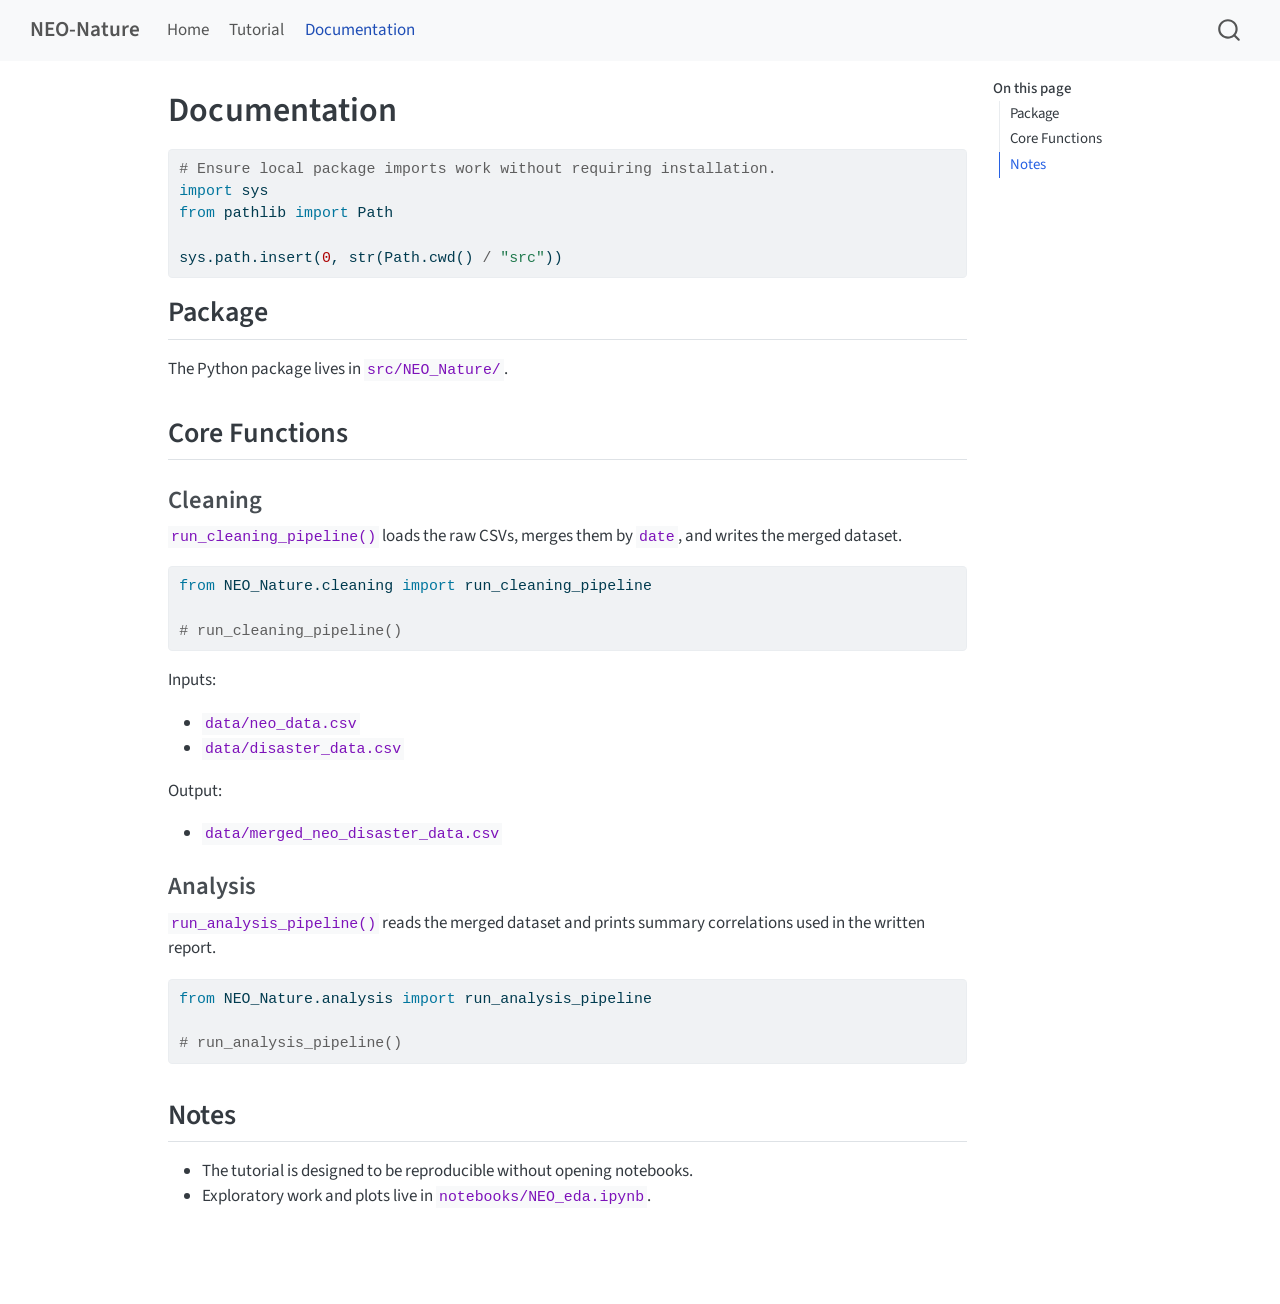
==== docs/Documentation.html @ c075fac1 "Fixing_a_ton" ====
<!DOCTYPE html>
<html xmlns="http://www.w3.org/1999/xhtml" lang="en" xml:lang="en"><head>

<meta charset="utf-8">
<meta name="generator" content="quarto-1.5.57">

<meta name="viewport" content="width=device-width, initial-scale=1.0, user-scalable=yes">


<title>Documentation – NEO-Nature</title>
<style>
code{white-space: pre-wrap;}
span.smallcaps{font-variant: small-caps;}
div.columns{display: flex; gap: min(4vw, 1.5em);}
div.column{flex: auto; overflow-x: auto;}
div.hanging-indent{margin-left: 1.5em; text-indent: -1.5em;}
ul.task-list{list-style: none;}
ul.task-list li input[type="checkbox"] {
  width: 0.8em;
  margin: 0 0.8em 0.2em -1em; /* quarto-specific, see https://github.com/quarto-dev/quarto-cli/issues/4556 */ 
  vertical-align: middle;
}
/* CSS for syntax highlighting */
pre > code.sourceCode { white-space: pre; position: relative; }
pre > code.sourceCode > span { line-height: 1.25; }
pre > code.sourceCode > span:empty { height: 1.2em; }
.sourceCode { overflow: visible; }
code.sourceCode > span { color: inherit; text-decoration: inherit; }
div.sourceCode { margin: 1em 0; }
pre.sourceCode { margin: 0; }
@media screen {
div.sourceCode { overflow: auto; }
}
@media print {
pre > code.sourceCode { white-space: pre-wrap; }
pre > code.sourceCode > span { display: inline-block; text-indent: -5em; padding-left: 5em; }
}
pre.numberSource code
  { counter-reset: source-line 0; }
pre.numberSource code > span
  { position: relative; left: -4em; counter-increment: source-line; }
pre.numberSource code > span > a:first-child::before
  { content: counter(source-line);
    position: relative; left: -1em; text-align: right; vertical-align: baseline;
    border: none; display: inline-block;
    -webkit-touch-callout: none; -webkit-user-select: none;
    -khtml-user-select: none; -moz-user-select: none;
    -ms-user-select: none; user-select: none;
    padding: 0 4px; width: 4em;
  }
pre.numberSource { margin-left: 3em;  padding-left: 4px; }
div.sourceCode
  {   }
@media screen {
pre > code.sourceCode > span > a:first-child::before { text-decoration: underline; }
}
</style>


<script src="site_libs/quarto-nav/quarto-nav.js"></script>
<script src="site_libs/quarto-nav/headroom.min.js"></script>
<script src="site_libs/clipboard/clipboard.min.js"></script>
<script src="site_libs/quarto-search/autocomplete.umd.js"></script>
<script src="site_libs/quarto-search/fuse.min.js"></script>
<script src="site_libs/quarto-search/quarto-search.js"></script>
<meta name="quarto:offset" content="./">
<script src="site_libs/quarto-html/quarto.js"></script>
<script src="site_libs/quarto-html/popper.min.js"></script>
<script src="site_libs/quarto-html/tippy.umd.min.js"></script>
<script src="site_libs/quarto-html/anchor.min.js"></script>
<link href="site_libs/quarto-html/tippy.css" rel="stylesheet">
<link href="site_libs/quarto-html/quarto-syntax-highlighting.css" rel="stylesheet" id="quarto-text-highlighting-styles">
<script src="site_libs/bootstrap/bootstrap.min.js"></script>
<link href="site_libs/bootstrap/bootstrap-icons.css" rel="stylesheet">
<link href="site_libs/bootstrap/bootstrap.min.css" rel="stylesheet" id="quarto-bootstrap" data-mode="light">
<script id="quarto-search-options" type="application/json">{
  "location": "navbar",
  "copy-button": false,
  "collapse-after": 3,
  "panel-placement": "end",
  "type": "overlay",
  "limit": 50,
  "keyboard-shortcut": [
    "f",
    "/",
    "s"
  ],
  "show-item-context": false,
  "language": {
    "search-no-results-text": "No results",
    "search-matching-documents-text": "matching documents",
    "search-copy-link-title": "Copy link to search",
    "search-hide-matches-text": "Hide additional matches",
    "search-more-match-text": "more match in this document",
    "search-more-matches-text": "more matches in this document",
    "search-clear-button-title": "Clear",
    "search-text-placeholder": "",
    "search-detached-cancel-button-title": "Cancel",
    "search-submit-button-title": "Submit",
    "search-label": "Search"
  }
}</script>


<link rel="stylesheet" href="styles.css">
</head>

<body class="nav-fixed">

<div id="quarto-search-results"></div>
  <header id="quarto-header" class="headroom fixed-top">
    <nav class="navbar navbar-expand-lg " data-bs-theme="dark">
      <div class="navbar-container container-fluid">
      <div class="navbar-brand-container mx-auto">
    <a class="navbar-brand" href="./index.html">
    <span class="navbar-title">NEO-Nature</span>
    </a>
  </div>
            <div id="quarto-search" class="" title="Search"></div>
          <button class="navbar-toggler" type="button" data-bs-toggle="collapse" data-bs-target="#navbarCollapse" aria-controls="navbarCollapse" role="menu" aria-expanded="false" aria-label="Toggle navigation" onclick="if (window.quartoToggleHeadroom) { window.quartoToggleHeadroom(); }">
  <span class="navbar-toggler-icon"></span>
</button>
          <div class="collapse navbar-collapse" id="navbarCollapse">
            <ul class="navbar-nav navbar-nav-scroll me-auto">
  <li class="nav-item">
    <a class="nav-link" href="./index.html"> 
<span class="menu-text">Home</span></a>
  </li>  
  <li class="nav-item">
    <a class="nav-link" href="./Tutorial.html"> 
<span class="menu-text">Tutorial</span></a>
  </li>  
  <li class="nav-item">
    <a class="nav-link active" href="./Documentation.html" aria-current="page"> 
<span class="menu-text">Documentation</span></a>
  </li>  
</ul>
          </div> <!-- /navcollapse -->
            <div class="quarto-navbar-tools">
</div>
      </div> <!-- /container-fluid -->
    </nav>
</header>
<!-- content -->
<div id="quarto-content" class="quarto-container page-columns page-rows-contents page-layout-article page-navbar">
<!-- sidebar -->
<!-- margin-sidebar -->
    <div id="quarto-margin-sidebar" class="sidebar margin-sidebar">
        <nav id="TOC" role="doc-toc" class="toc-active">
    <h2 id="toc-title">On this page</h2>
   
  <ul>
  <li><a href="#package" id="toc-package" class="nav-link active" data-scroll-target="#package">Package</a></li>
  <li><a href="#core-functions" id="toc-core-functions" class="nav-link" data-scroll-target="#core-functions">Core Functions</a>
  <ul class="collapse">
  <li><a href="#cleaning" id="toc-cleaning" class="nav-link" data-scroll-target="#cleaning">Cleaning</a></li>
  <li><a href="#analysis" id="toc-analysis" class="nav-link" data-scroll-target="#analysis">Analysis</a></li>
  </ul></li>
  <li><a href="#notes" id="toc-notes" class="nav-link" data-scroll-target="#notes">Notes</a></li>
  </ul>
</nav>
    </div>
<!-- main -->
<main class="content" id="quarto-document-content">

<header id="title-block-header" class="quarto-title-block default">
<div class="quarto-title">
<h1 class="title">Documentation</h1>
</div>



<div class="quarto-title-meta">

    
  
    
  </div>
  


</header>


<div id="ed65d457" class="cell" data-execution_count="1">
<div class="sourceCode cell-code" id="cb1"><pre class="sourceCode python code-with-copy"><code class="sourceCode python"><span id="cb1-1"><a href="#cb1-1" aria-hidden="true" tabindex="-1"></a><span class="co"># Ensure local package imports work without requiring installation.</span></span>
<span id="cb1-2"><a href="#cb1-2" aria-hidden="true" tabindex="-1"></a><span class="im">import</span> sys</span>
<span id="cb1-3"><a href="#cb1-3" aria-hidden="true" tabindex="-1"></a><span class="im">from</span> pathlib <span class="im">import</span> Path</span>
<span id="cb1-4"><a href="#cb1-4" aria-hidden="true" tabindex="-1"></a></span>
<span id="cb1-5"><a href="#cb1-5" aria-hidden="true" tabindex="-1"></a>sys.path.insert(<span class="dv">0</span>, <span class="bu">str</span>(Path.cwd() <span class="op">/</span> <span class="st">"src"</span>))</span></code><button title="Copy to Clipboard" class="code-copy-button"><i class="bi"></i></button></pre></div>
</div>
<section id="package" class="level2">
<h2 class="anchored" data-anchor-id="package">Package</h2>
<p>The Python package lives in <code>src/NEO_Nature/</code>.</p>
</section>
<section id="core-functions" class="level2">
<h2 class="anchored" data-anchor-id="core-functions">Core Functions</h2>
<section id="cleaning" class="level3">
<h3 class="anchored" data-anchor-id="cleaning">Cleaning</h3>
<p><code>run_cleaning_pipeline()</code> loads the raw CSVs, merges them by <code>date</code>, and writes the merged dataset.</p>
<div id="47de596a" class="cell" data-execution_count="2">
<div class="sourceCode cell-code" id="cb2"><pre class="sourceCode python code-with-copy"><code class="sourceCode python"><span id="cb2-1"><a href="#cb2-1" aria-hidden="true" tabindex="-1"></a><span class="im">from</span> NEO_Nature.cleaning <span class="im">import</span> run_cleaning_pipeline</span>
<span id="cb2-2"><a href="#cb2-2" aria-hidden="true" tabindex="-1"></a></span>
<span id="cb2-3"><a href="#cb2-3" aria-hidden="true" tabindex="-1"></a><span class="co"># run_cleaning_pipeline()</span></span></code><button title="Copy to Clipboard" class="code-copy-button"><i class="bi"></i></button></pre></div>
</div>
<p>Inputs:</p>
<ul>
<li><code>data/neo_data.csv</code></li>
<li><code>data/disaster_data.csv</code></li>
</ul>
<p>Output:</p>
<ul>
<li><code>data/merged_neo_disaster_data.csv</code></li>
</ul>
</section>
<section id="analysis" class="level3">
<h3 class="anchored" data-anchor-id="analysis">Analysis</h3>
<p><code>run_analysis_pipeline()</code> reads the merged dataset and prints summary correlations used in the written report.</p>
<div id="55515566" class="cell" data-execution_count="3">
<div class="sourceCode cell-code" id="cb3"><pre class="sourceCode python code-with-copy"><code class="sourceCode python"><span id="cb3-1"><a href="#cb3-1" aria-hidden="true" tabindex="-1"></a><span class="im">from</span> NEO_Nature.analysis <span class="im">import</span> run_analysis_pipeline</span>
<span id="cb3-2"><a href="#cb3-2" aria-hidden="true" tabindex="-1"></a></span>
<span id="cb3-3"><a href="#cb3-3" aria-hidden="true" tabindex="-1"></a><span class="co"># run_analysis_pipeline()</span></span></code><button title="Copy to Clipboard" class="code-copy-button"><i class="bi"></i></button></pre></div>
</div>
</section>
</section>
<section id="notes" class="level2">
<h2 class="anchored" data-anchor-id="notes">Notes</h2>
<ul>
<li>The tutorial is designed to be reproducible without opening notebooks.</li>
<li>Exploratory work and plots live in <code>notebooks/NEO_eda.ipynb</code>.</li>
</ul>


</section>

</main> <!-- /main -->
<script id="quarto-html-after-body" type="application/javascript">
window.document.addEventListener("DOMContentLoaded", function (event) {
  const toggleBodyColorMode = (bsSheetEl) => {
    const mode = bsSheetEl.getAttribute("data-mode");
    const bodyEl = window.document.querySelector("body");
    if (mode === "dark") {
      bodyEl.classList.add("quarto-dark");
      bodyEl.classList.remove("quarto-light");
    } else {
      bodyEl.classList.add("quarto-light");
      bodyEl.classList.remove("quarto-dark");
    }
  }
  const toggleBodyColorPrimary = () => {
    const bsSheetEl = window.document.querySelector("link#quarto-bootstrap");
    if (bsSheetEl) {
      toggleBodyColorMode(bsSheetEl);
    }
  }
  toggleBodyColorPrimary();  
  const icon = "";
  const anchorJS = new window.AnchorJS();
  anchorJS.options = {
    placement: 'right',
    icon: icon
  };
  anchorJS.add('.anchored');
  const isCodeAnnotation = (el) => {
    for (const clz of el.classList) {
      if (clz.startsWith('code-annotation-')) {                     
        return true;
      }
    }
    return false;
  }
  const onCopySuccess = function(e) {
    // button target
    const button = e.trigger;
    // don't keep focus
    button.blur();
    // flash "checked"
    button.classList.add('code-copy-button-checked');
    var currentTitle = button.getAttribute("title");
    button.setAttribute("title", "Copied!");
    let tooltip;
    if (window.bootstrap) {
      button.setAttribute("data-bs-toggle", "tooltip");
      button.setAttribute("data-bs-placement", "left");
      button.setAttribute("data-bs-title", "Copied!");
      tooltip = new bootstrap.Tooltip(button, 
        { trigger: "manual", 
          customClass: "code-copy-button-tooltip",
          offset: [0, -8]});
      tooltip.show();    
    }
    setTimeout(function() {
      if (tooltip) {
        tooltip.hide();
        button.removeAttribute("data-bs-title");
        button.removeAttribute("data-bs-toggle");
        button.removeAttribute("data-bs-placement");
      }
      button.setAttribute("title", currentTitle);
      button.classList.remove('code-copy-button-checked');
    }, 1000);
    // clear code selection
    e.clearSelection();
  }
  const getTextToCopy = function(trigger) {
      const codeEl = trigger.previousElementSibling.cloneNode(true);
      for (const childEl of codeEl.children) {
        if (isCodeAnnotation(childEl)) {
          childEl.remove();
        }
      }
      return codeEl.innerText;
  }
  const clipboard = new window.ClipboardJS('.code-copy-button:not([data-in-quarto-modal])', {
    text: getTextToCopy
  });
  clipboard.on('success', onCopySuccess);
  if (window.document.getElementById('quarto-embedded-source-code-modal')) {
    // For code content inside modals, clipBoardJS needs to be initialized with a container option
    // TODO: Check when it could be a function (https://github.com/zenorocha/clipboard.js/issues/860)
    const clipboardModal = new window.ClipboardJS('.code-copy-button[data-in-quarto-modal]', {
      text: getTextToCopy,
      container: window.document.getElementById('quarto-embedded-source-code-modal')
    });
    clipboardModal.on('success', onCopySuccess);
  }
    var localhostRegex = new RegExp(/^(?:http|https):\/\/localhost\:?[0-9]*\//);
    var mailtoRegex = new RegExp(/^mailto:/);
      var filterRegex = new RegExp('/' + window.location.host + '/');
    var isInternal = (href) => {
        return filterRegex.test(href) || localhostRegex.test(href) || mailtoRegex.test(href);
    }
    // Inspect non-navigation links and adorn them if external
 	var links = window.document.querySelectorAll('a[href]:not(.nav-link):not(.navbar-brand):not(.toc-action):not(.sidebar-link):not(.sidebar-item-toggle):not(.pagination-link):not(.no-external):not([aria-hidden]):not(.dropdown-item):not(.quarto-navigation-tool):not(.about-link)');
    for (var i=0; i<links.length; i++) {
      const link = links[i];
      if (!isInternal(link.href)) {
        // undo the damage that might have been done by quarto-nav.js in the case of
        // links that we want to consider external
        if (link.dataset.originalHref !== undefined) {
          link.href = link.dataset.originalHref;
        }
      }
    }
  function tippyHover(el, contentFn, onTriggerFn, onUntriggerFn) {
    const config = {
      allowHTML: true,
      maxWidth: 500,
      delay: 100,
      arrow: false,
      appendTo: function(el) {
          return el.parentElement;
      },
      interactive: true,
      interactiveBorder: 10,
      theme: 'quarto',
      placement: 'bottom-start',
    };
    if (contentFn) {
      config.content = contentFn;
    }
    if (onTriggerFn) {
      config.onTrigger = onTriggerFn;
    }
    if (onUntriggerFn) {
      config.onUntrigger = onUntriggerFn;
    }
    window.tippy(el, config); 
  }
  const noterefs = window.document.querySelectorAll('a[role="doc-noteref"]');
  for (var i=0; i<noterefs.length; i++) {
    const ref = noterefs[i];
    tippyHover(ref, function() {
      // use id or data attribute instead here
      let href = ref.getAttribute('data-footnote-href') || ref.getAttribute('href');
      try { href = new URL(href).hash; } catch {}
      const id = href.replace(/^#\/?/, "");
      const note = window.document.getElementById(id);
      if (note) {
        return note.innerHTML;
      } else {
        return "";
      }
    });
  }
  const xrefs = window.document.querySelectorAll('a.quarto-xref');
  const processXRef = (id, note) => {
    // Strip column container classes
    const stripColumnClz = (el) => {
      el.classList.remove("page-full", "page-columns");
      if (el.children) {
        for (const child of el.children) {
          stripColumnClz(child);
        }
      }
    }
    stripColumnClz(note)
    if (id === null || id.startsWith('sec-')) {
      // Special case sections, only their first couple elements
      const container = document.createElement("div");
      if (note.children && note.children.length > 2) {
        container.appendChild(note.children[0].cloneNode(true));
        for (let i = 1; i < note.children.length; i++) {
          const child = note.children[i];
          if (child.tagName === "P" && child.innerText === "") {
            continue;
          } else {
            container.appendChild(child.cloneNode(true));
            break;
          }
        }
        if (window.Quarto?.typesetMath) {
          window.Quarto.typesetMath(container);
        }
        return container.innerHTML
      } else {
        if (window.Quarto?.typesetMath) {
          window.Quarto.typesetMath(note);
        }
        return note.innerHTML;
      }
    } else {
      // Remove any anchor links if they are present
      const anchorLink = note.querySelector('a.anchorjs-link');
      if (anchorLink) {
        anchorLink.remove();
      }
      if (window.Quarto?.typesetMath) {
        window.Quarto.typesetMath(note);
      }
      // TODO in 1.5, we should make sure this works without a callout special case
      if (note.classList.contains("callout")) {
        return note.outerHTML;
      } else {
        return note.innerHTML;
      }
    }
  }
  for (var i=0; i<xrefs.length; i++) {
    const xref = xrefs[i];
    tippyHover(xref, undefined, function(instance) {
      instance.disable();
      let url = xref.getAttribute('href');
      let hash = undefined; 
      if (url.startsWith('#')) {
        hash = url;
      } else {
        try { hash = new URL(url).hash; } catch {}
      }
      if (hash) {
        const id = hash.replace(/^#\/?/, "");
        const note = window.document.getElementById(id);
        if (note !== null) {
          try {
            const html = processXRef(id, note.cloneNode(true));
            instance.setContent(html);
          } finally {
            instance.enable();
            instance.show();
          }
        } else {
          // See if we can fetch this
          fetch(url.split('#')[0])
          .then(res => res.text())
          .then(html => {
            const parser = new DOMParser();
            const htmlDoc = parser.parseFromString(html, "text/html");
            const note = htmlDoc.getElementById(id);
            if (note !== null) {
              const html = processXRef(id, note);
              instance.setContent(html);
            } 
          }).finally(() => {
            instance.enable();
            instance.show();
          });
        }
      } else {
        // See if we can fetch a full url (with no hash to target)
        // This is a special case and we should probably do some content thinning / targeting
        fetch(url)
        .then(res => res.text())
        .then(html => {
          const parser = new DOMParser();
          const htmlDoc = parser.parseFromString(html, "text/html");
          const note = htmlDoc.querySelector('main.content');
          if (note !== null) {
            // This should only happen for chapter cross references
            // (since there is no id in the URL)
            // remove the first header
            if (note.children.length > 0 && note.children[0].tagName === "HEADER") {
              note.children[0].remove();
            }
            const html = processXRef(null, note);
            instance.setContent(html);
          } 
        }).finally(() => {
          instance.enable();
          instance.show();
        });
      }
    }, function(instance) {
    });
  }
      let selectedAnnoteEl;
      const selectorForAnnotation = ( cell, annotation) => {
        let cellAttr = 'data-code-cell="' + cell + '"';
        let lineAttr = 'data-code-annotation="' +  annotation + '"';
        const selector = 'span[' + cellAttr + '][' + lineAttr + ']';
        return selector;
      }
      const selectCodeLines = (annoteEl) => {
        const doc = window.document;
        const targetCell = annoteEl.getAttribute("data-target-cell");
        const targetAnnotation = annoteEl.getAttribute("data-target-annotation");
        const annoteSpan = window.document.querySelector(selectorForAnnotation(targetCell, targetAnnotation));
        const lines = annoteSpan.getAttribute("data-code-lines").split(",");
        const lineIds = lines.map((line) => {
          return targetCell + "-" + line;
        })
        let top = null;
        let height = null;
        let parent = null;
        if (lineIds.length > 0) {
            //compute the position of the single el (top and bottom and make a div)
            const el = window.document.getElementById(lineIds[0]);
            top = el.offsetTop;
            height = el.offsetHeight;
            parent = el.parentElement.parentElement;
          if (lineIds.length > 1) {
            const lastEl = window.document.getElementById(lineIds[lineIds.length - 1]);
            const bottom = lastEl.offsetTop + lastEl.offsetHeight;
            height = bottom - top;
          }
          if (top !== null && height !== null && parent !== null) {
            // cook up a div (if necessary) and position it 
            let div = window.document.getElementById("code-annotation-line-highlight");
            if (div === null) {
              div = window.document.createElement("div");
              div.setAttribute("id", "code-annotation-line-highlight");
              div.style.position = 'absolute';
              parent.appendChild(div);
            }
            div.style.top = top - 2 + "px";
            div.style.height = height + 4 + "px";
            div.style.left = 0;
            let gutterDiv = window.document.getElementById("code-annotation-line-highlight-gutter");
            if (gutterDiv === null) {
              gutterDiv = window.document.createElement("div");
              gutterDiv.setAttribute("id", "code-annotation-line-highlight-gutter");
              gutterDiv.style.position = 'absolute';
              const codeCell = window.document.getElementById(targetCell);
              const gutter = codeCell.querySelector('.code-annotation-gutter');
              gutter.appendChild(gutterDiv);
            }
            gutterDiv.style.top = top - 2 + "px";
            gutterDiv.style.height = height + 4 + "px";
          }
          selectedAnnoteEl = annoteEl;
        }
      };
      const unselectCodeLines = () => {
        const elementsIds = ["code-annotation-line-highlight", "code-annotation-line-highlight-gutter"];
        elementsIds.forEach((elId) => {
          const div = window.document.getElementById(elId);
          if (div) {
            div.remove();
          }
        });
        selectedAnnoteEl = undefined;
      };
        // Handle positioning of the toggle
    window.addEventListener(
      "resize",
      throttle(() => {
        elRect = undefined;
        if (selectedAnnoteEl) {
          selectCodeLines(selectedAnnoteEl);
        }
      }, 10)
    );
    function throttle(fn, ms) {
    let throttle = false;
    let timer;
      return (...args) => {
        if(!throttle) { // first call gets through
            fn.apply(this, args);
            throttle = true;
        } else { // all the others get throttled
            if(timer) clearTimeout(timer); // cancel #2
            timer = setTimeout(() => {
              fn.apply(this, args);
              timer = throttle = false;
            }, ms);
        }
      };
    }
      // Attach click handler to the DT
      const annoteDls = window.document.querySelectorAll('dt[data-target-cell]');
      for (const annoteDlNode of annoteDls) {
        annoteDlNode.addEventListener('click', (event) => {
          const clickedEl = event.target;
          if (clickedEl !== selectedAnnoteEl) {
            unselectCodeLines();
            const activeEl = window.document.querySelector('dt[data-target-cell].code-annotation-active');
            if (activeEl) {
              activeEl.classList.remove('code-annotation-active');
            }
            selectCodeLines(clickedEl);
            clickedEl.classList.add('code-annotation-active');
          } else {
            // Unselect the line
            unselectCodeLines();
            clickedEl.classList.remove('code-annotation-active');
          }
        });
      }
  const findCites = (el) => {
    const parentEl = el.parentElement;
    if (parentEl) {
      const cites = parentEl.dataset.cites;
      if (cites) {
        return {
          el,
          cites: cites.split(' ')
        };
      } else {
        return findCites(el.parentElement)
      }
    } else {
      return undefined;
    }
  };
  var bibliorefs = window.document.querySelectorAll('a[role="doc-biblioref"]');
  for (var i=0; i<bibliorefs.length; i++) {
    const ref = bibliorefs[i];
    const citeInfo = findCites(ref);
    if (citeInfo) {
      tippyHover(citeInfo.el, function() {
        var popup = window.document.createElement('div');
        citeInfo.cites.forEach(function(cite) {
          var citeDiv = window.document.createElement('div');
          citeDiv.classList.add('hanging-indent');
          citeDiv.classList.add('csl-entry');
          var biblioDiv = window.document.getElementById('ref-' + cite);
          if (biblioDiv) {
            citeDiv.innerHTML = biblioDiv.innerHTML;
          }
          popup.appendChild(citeDiv);
        });
        return popup.innerHTML;
      });
    }
  }
});
</script>
</div> <!-- /content -->




</body></html>
---- docs/site_libs/quarto-html/tippy.css ----
.tippy-box[data-animation=fade][data-state=hidden]{opacity:0}[data-tippy-root]{max-width:calc(100vw - 10px)}.tippy-box{position:relative;background-color:#333;color:#fff;border-radius:4px;font-size:14px;line-height:1.4;white-space:normal;outline:0;transition-property:transform,visibility,opacity}.tippy-box[data-placement^=top]>.tippy-arrow{bottom:0}.tippy-box[data-placement^=top]>.tippy-arrow:before{bottom:-7px;left:0;border-width:8px 8px 0;border-top-color:initial;transform-origin:center top}.tippy-box[data-placement^=bottom]>.tippy-arrow{top:0}.tippy-box[data-placement^=bottom]>.tippy-arrow:before{top:-7px;left:0;border-width:0 8px 8px;border-bottom-color:initial;transform-origin:center bottom}.tippy-box[data-placement^=left]>.tippy-arrow{right:0}.tippy-box[data-placement^=left]>.tippy-arrow:before{border-width:8px 0 8px 8px;border-left-color:initial;right:-7px;transform-origin:center left}.tippy-box[data-placement^=right]>.tippy-arrow{left:0}.tippy-box[data-placement^=right]>.tippy-arrow:before{left:-7px;border-width:8px 8px 8px 0;border-right-color:initial;transform-origin:center right}.tippy-box[data-inertia][data-state=visible]{transition-timing-function:cubic-bezier(.54,1.5,.38,1.11)}.tippy-arrow{width:16px;height:16px;color:#333}.tippy-arrow:before{content:"";position:absolute;border-color:transparent;border-style:solid}.tippy-content{position:relative;padding:5px 9px;z-index:1}
---- docs/site_libs/quarto-html/quarto-syntax-highlighting.css ----
/* quarto syntax highlight colors */
:root {
  --quarto-hl-ot-color: #003B4F;
  --quarto-hl-at-color: #657422;
  --quarto-hl-ss-color: #20794D;
  --quarto-hl-an-color: #5E5E5E;
  --quarto-hl-fu-color: #4758AB;
  --quarto-hl-st-color: #20794D;
  --quarto-hl-cf-color: #003B4F;
  --quarto-hl-op-color: #5E5E5E;
  --quarto-hl-er-color: #AD0000;
  --quarto-hl-bn-color: #AD0000;
  --quarto-hl-al-color: #AD0000;
  --quarto-hl-va-color: #111111;
  --quarto-hl-bu-color: inherit;
  --quarto-hl-ex-color: inherit;
  --quarto-hl-pp-color: #AD0000;
  --quarto-hl-in-color: #5E5E5E;
  --quarto-hl-vs-color: #20794D;
  --quarto-hl-wa-color: #5E5E5E;
  --quarto-hl-do-color: #5E5E5E;
  --quarto-hl-im-color: #00769E;
  --quarto-hl-ch-color: #20794D;
  --quarto-hl-dt-color: #AD0000;
  --quarto-hl-fl-color: #AD0000;
  --quarto-hl-co-color: #5E5E5E;
  --quarto-hl-cv-color: #5E5E5E;
  --quarto-hl-cn-color: #8f5902;
  --quarto-hl-sc-color: #5E5E5E;
  --quarto-hl-dv-color: #AD0000;
  --quarto-hl-kw-color: #003B4F;
}

/* other quarto variables */
:root {
  --quarto-font-monospace: SFMono-Regular, Menlo, Monaco, Consolas, "Liberation Mono", "Courier New", monospace;
}

pre > code.sourceCode > span {
  color: #003B4F;
}

code span {
  color: #003B4F;
}

code.sourceCode > span {
  color: #003B4F;
}

div.sourceCode,
div.sourceCode pre.sourceCode {
  color: #003B4F;
}

code span.ot {
  color: #003B4F;
  font-style: inherit;
}

code span.at {
  color: #657422;
  font-style: inherit;
}

code span.ss {
  color: #20794D;
  font-style: inherit;
}

code span.an {
  color: #5E5E5E;
  font-style: inherit;
}

code span.fu {
  color: #4758AB;
  font-style: inherit;
}

code span.st {
  color: #20794D;
  font-style: inherit;
}

code span.cf {
  color: #003B4F;
  font-weight: bold;
  font-style: inherit;
}

code span.op {
  color: #5E5E5E;
  font-style: inherit;
}

code span.er {
  color: #AD0000;
  font-style: inherit;
}

code span.bn {
  color: #AD0000;
  font-style: inherit;
}

code span.al {
  color: #AD0000;
  font-style: inherit;
}

code span.va {
  color: #111111;
  font-style: inherit;
}

code span.bu {
  font-style: inherit;
}

code span.ex {
  font-style: inherit;
}

code span.pp {
  color: #AD0000;
  font-style: inherit;
}

code span.in {
  color: #5E5E5E;
  font-style: inherit;
}

code span.vs {
  color: #20794D;
  font-style: inherit;
}

code span.wa {
  color: #5E5E5E;
  font-style: italic;
}

code span.do {
  color: #5E5E5E;
  font-style: italic;
}

code span.im {
  color: #00769E;
  font-style: inherit;
}

code span.ch {
  color: #20794D;
  font-style: inherit;
}

code span.dt {
  color: #AD0000;
  font-style: inherit;
}

code span.fl {
  color: #AD0000;
  font-style: inherit;
}

code span.co {
  color: #5E5E5E;
  font-style: inherit;
}

code span.cv {
  color: #5E5E5E;
  font-style: italic;
}

code span.cn {
  color: #8f5902;
  font-style: inherit;
}

code span.sc {
  color: #5E5E5E;
  font-style: inherit;
}

code span.dv {
  color: #AD0000;
  font-style: inherit;
}

code span.kw {
  color: #003B4F;
  font-weight: bold;
  font-style: inherit;
}

.prevent-inlining {
  content: "</";
}

/*# sourceMappingURL=debc5d5d77c3f9108843748ff7464032.css.map */
---- docs/styles.css ----
:root {
  --neo-accent: #2a7f62;
}

a {
  color: var(--neo-accent);
}

.navbar-brand {
  font-weight: 600;
}

.quarto-title-block .title {
  letter-spacing: 0.2px;
}
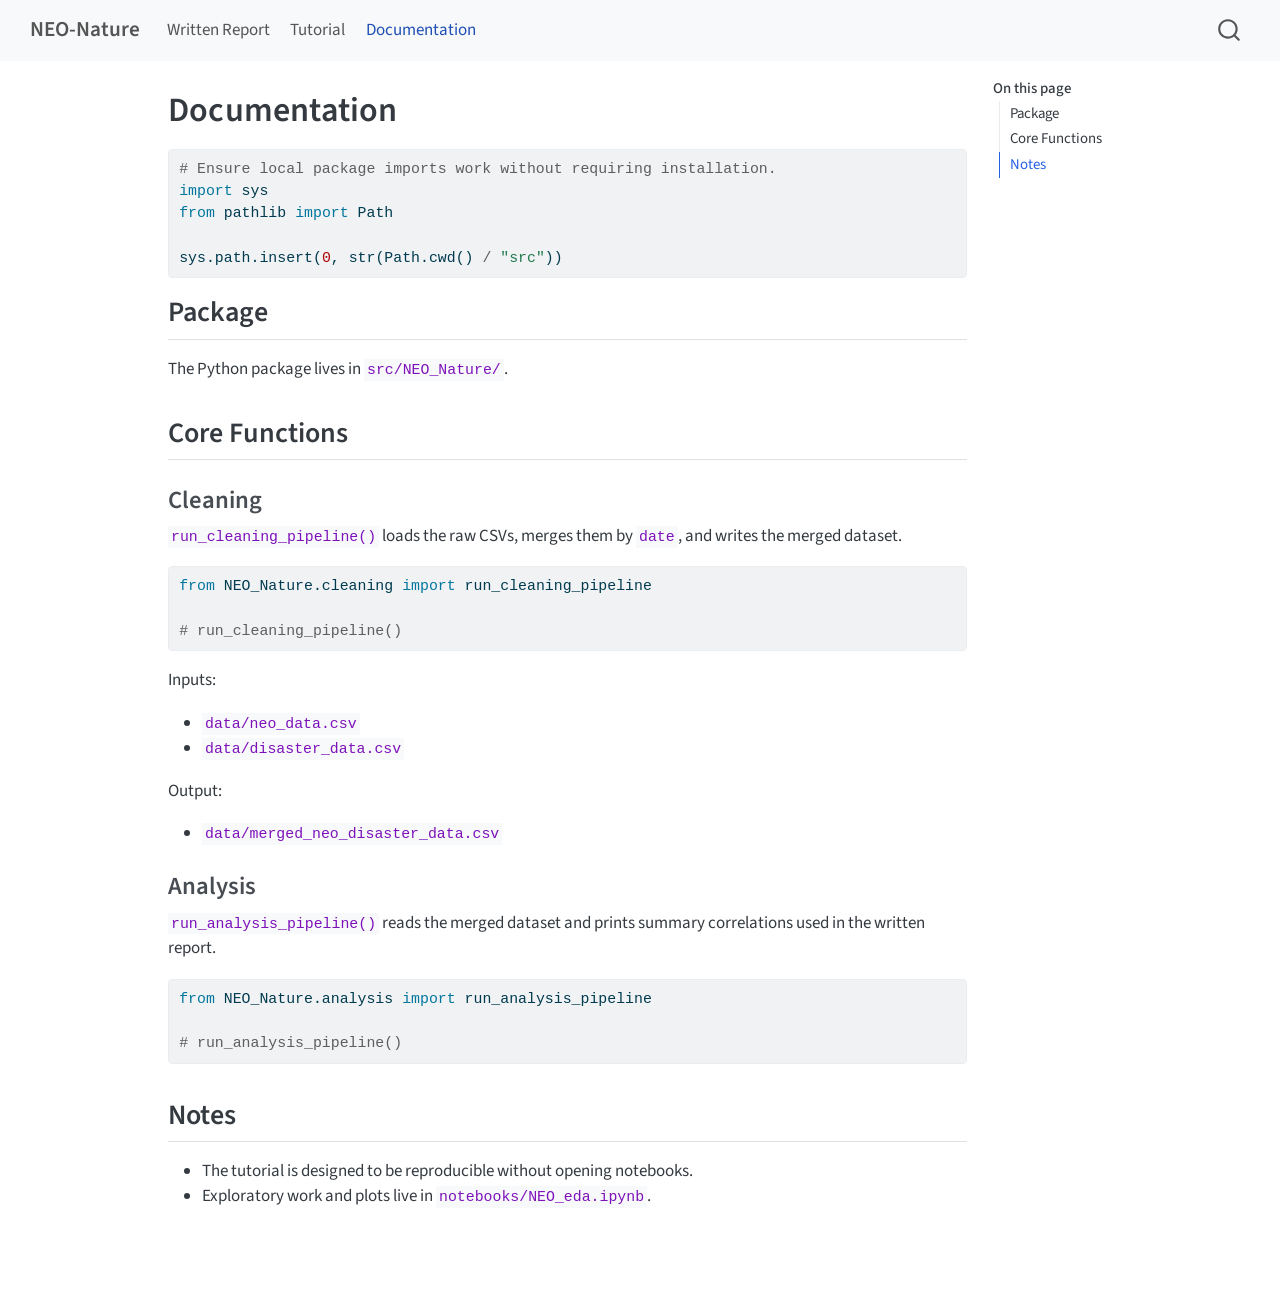
==== commit 65e99870: "fixed_my_doc_thing" ====
--- a/docs/Documentation.html
+++ b/docs/Documentation.html
@@ -124,7 +124,7 @@
             <ul class="navbar-nav navbar-nav-scroll me-auto">
   <li class="nav-item">
     <a class="nav-link" href="./index.html"> 
-<span class="menu-text">Home</span></a>
+<span class="menu-text">Written Report</span></a>
   </li>  
   <li class="nav-item">
     <a class="nav-link" href="./Tutorial.html"> 
@@ -182,7 +182,7 @@
 </header>
 
 
-<div id="ed65d457" class="cell" data-execution_count="1">
+<div id="8883ebde" class="cell">
 <div class="sourceCode cell-code" id="cb1"><pre class="sourceCode python code-with-copy"><code class="sourceCode python"><span id="cb1-1"><a href="#cb1-1" aria-hidden="true" tabindex="-1"></a><span class="co"># Ensure local package imports work without requiring installation.</span></span>
 <span id="cb1-2"><a href="#cb1-2" aria-hidden="true" tabindex="-1"></a><span class="im">import</span> sys</span>
 <span id="cb1-3"><a href="#cb1-3" aria-hidden="true" tabindex="-1"></a><span class="im">from</span> pathlib <span class="im">import</span> Path</span>
@@ -198,7 +198,7 @@
 <section id="cleaning" class="level3">
 <h3 class="anchored" data-anchor-id="cleaning">Cleaning</h3>
 <p><code>run_cleaning_pipeline()</code> loads the raw CSVs, merges them by <code>date</code>, and writes the merged dataset.</p>
-<div id="47de596a" class="cell" data-execution_count="2">
+<div id="5afe79c9" class="cell">
 <div class="sourceCode cell-code" id="cb2"><pre class="sourceCode python code-with-copy"><code class="sourceCode python"><span id="cb2-1"><a href="#cb2-1" aria-hidden="true" tabindex="-1"></a><span class="im">from</span> NEO_Nature.cleaning <span class="im">import</span> run_cleaning_pipeline</span>
 <span id="cb2-2"><a href="#cb2-2" aria-hidden="true" tabindex="-1"></a></span>
 <span id="cb2-3"><a href="#cb2-3" aria-hidden="true" tabindex="-1"></a><span class="co"># run_cleaning_pipeline()</span></span></code><button title="Copy to Clipboard" class="code-copy-button"><i class="bi"></i></button></pre></div>
@@ -216,7 +216,7 @@
 <section id="analysis" class="level3">
 <h3 class="anchored" data-anchor-id="analysis">Analysis</h3>
 <p><code>run_analysis_pipeline()</code> reads the merged dataset and prints summary correlations used in the written report.</p>
-<div id="55515566" class="cell" data-execution_count="3">
+<div id="4e72286c" class="cell">
 <div class="sourceCode cell-code" id="cb3"><pre class="sourceCode python code-with-copy"><code class="sourceCode python"><span id="cb3-1"><a href="#cb3-1" aria-hidden="true" tabindex="-1"></a><span class="im">from</span> NEO_Nature.analysis <span class="im">import</span> run_analysis_pipeline</span>
 <span id="cb3-2"><a href="#cb3-2" aria-hidden="true" tabindex="-1"></a></span>
 <span id="cb3-3"><a href="#cb3-3" aria-hidden="true" tabindex="-1"></a><span class="co"># run_analysis_pipeline()</span></span></code><button title="Copy to Clipboard" class="code-copy-button"><i class="bi"></i></button></pre></div>
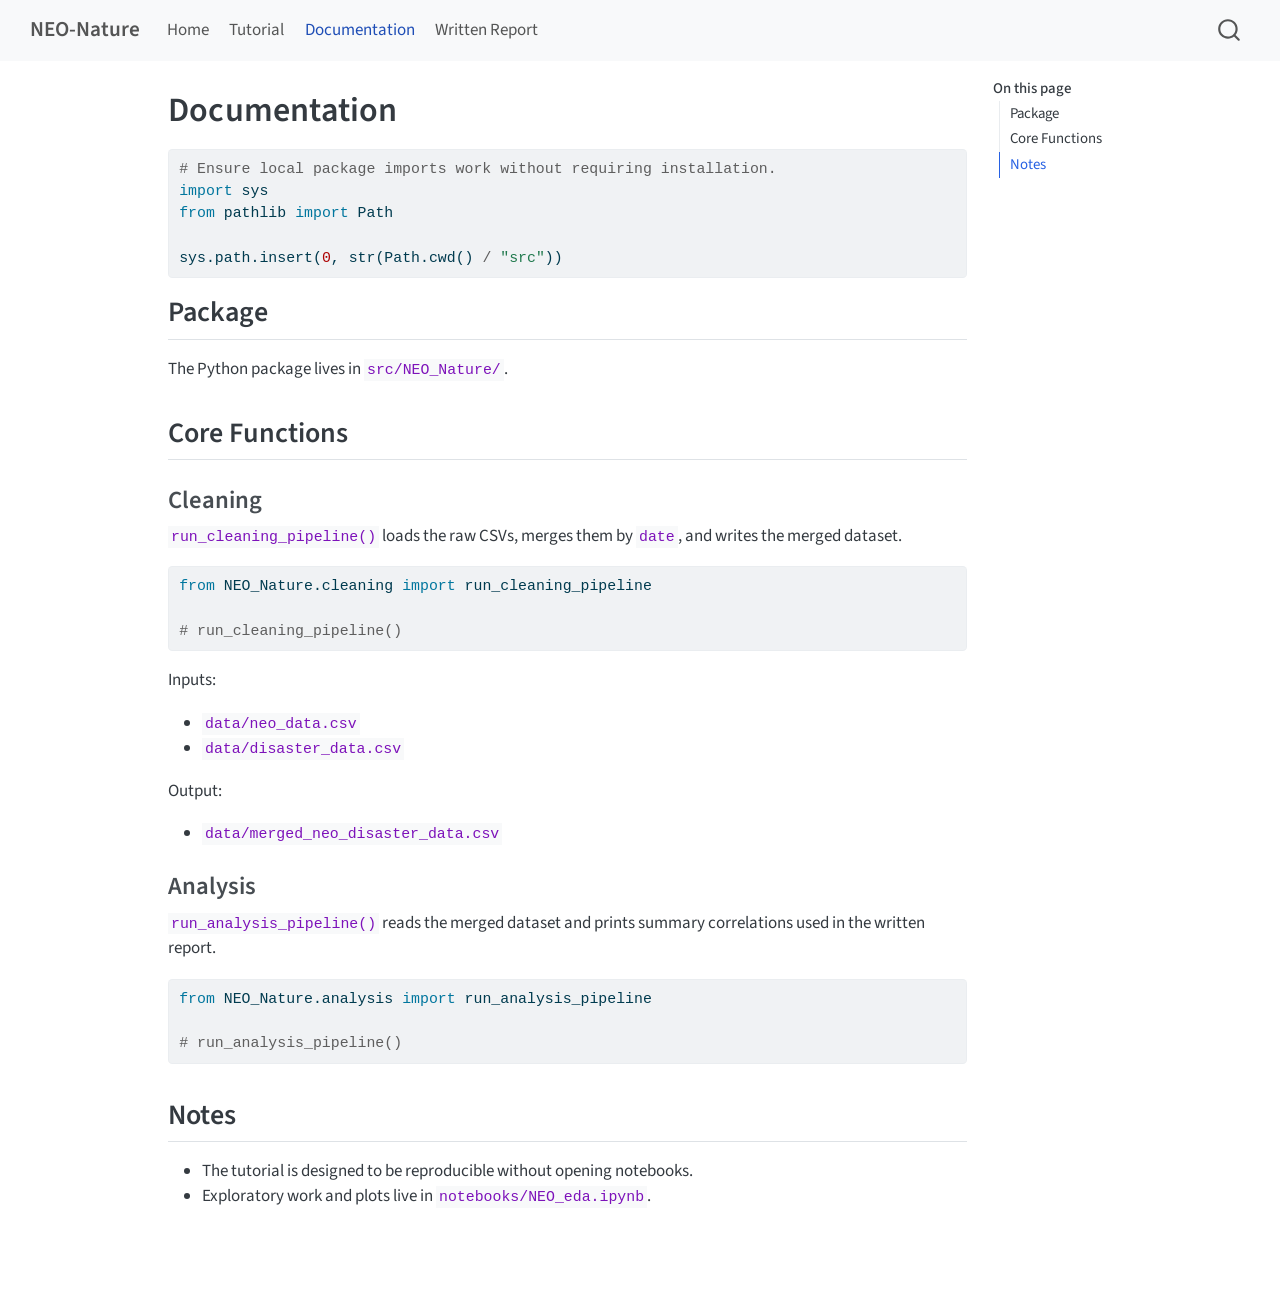
==== commit 79758771: "add_written" ====
--- a/docs/Documentation.html
+++ b/docs/Documentation.html
@@ -124,7 +124,7 @@
             <ul class="navbar-nav navbar-nav-scroll me-auto">
   <li class="nav-item">
     <a class="nav-link" href="./index.html"> 
-<span class="menu-text">Written Report</span></a>
+<span class="menu-text">Home</span></a>
   </li>  
   <li class="nav-item">
     <a class="nav-link" href="./Tutorial.html"> 
@@ -133,6 +133,10 @@
   <li class="nav-item">
     <a class="nav-link active" href="./Documentation.html" aria-current="page"> 
 <span class="menu-text">Documentation</span></a>
+  </li>  
+  <li class="nav-item">
+    <a class="nav-link" href="./WrittenReport.html"> 
+<span class="menu-text">Written Report</span></a>
   </li>  
 </ul>
           </div> <!-- /navcollapse -->
@@ -182,7 +186,7 @@
 </header>
 
 
-<div id="8883ebde" class="cell">
+<div id="9567f211" class="cell">
 <div class="sourceCode cell-code" id="cb1"><pre class="sourceCode python code-with-copy"><code class="sourceCode python"><span id="cb1-1"><a href="#cb1-1" aria-hidden="true" tabindex="-1"></a><span class="co"># Ensure local package imports work without requiring installation.</span></span>
 <span id="cb1-2"><a href="#cb1-2" aria-hidden="true" tabindex="-1"></a><span class="im">import</span> sys</span>
 <span id="cb1-3"><a href="#cb1-3" aria-hidden="true" tabindex="-1"></a><span class="im">from</span> pathlib <span class="im">import</span> Path</span>
@@ -198,7 +202,7 @@
 <section id="cleaning" class="level3">
 <h3 class="anchored" data-anchor-id="cleaning">Cleaning</h3>
 <p><code>run_cleaning_pipeline()</code> loads the raw CSVs, merges them by <code>date</code>, and writes the merged dataset.</p>
-<div id="5afe79c9" class="cell">
+<div id="d8190624" class="cell">
 <div class="sourceCode cell-code" id="cb2"><pre class="sourceCode python code-with-copy"><code class="sourceCode python"><span id="cb2-1"><a href="#cb2-1" aria-hidden="true" tabindex="-1"></a><span class="im">from</span> NEO_Nature.cleaning <span class="im">import</span> run_cleaning_pipeline</span>
 <span id="cb2-2"><a href="#cb2-2" aria-hidden="true" tabindex="-1"></a></span>
 <span id="cb2-3"><a href="#cb2-3" aria-hidden="true" tabindex="-1"></a><span class="co"># run_cleaning_pipeline()</span></span></code><button title="Copy to Clipboard" class="code-copy-button"><i class="bi"></i></button></pre></div>
@@ -216,7 +220,7 @@
 <section id="analysis" class="level3">
 <h3 class="anchored" data-anchor-id="analysis">Analysis</h3>
 <p><code>run_analysis_pipeline()</code> reads the merged dataset and prints summary correlations used in the written report.</p>
-<div id="4e72286c" class="cell">
+<div id="097e38f8" class="cell">
 <div class="sourceCode cell-code" id="cb3"><pre class="sourceCode python code-with-copy"><code class="sourceCode python"><span id="cb3-1"><a href="#cb3-1" aria-hidden="true" tabindex="-1"></a><span class="im">from</span> NEO_Nature.analysis <span class="im">import</span> run_analysis_pipeline</span>
 <span id="cb3-2"><a href="#cb3-2" aria-hidden="true" tabindex="-1"></a></span>
 <span id="cb3-3"><a href="#cb3-3" aria-hidden="true" tabindex="-1"></a><span class="co"># run_analysis_pipeline()</span></span></code><button title="Copy to Clipboard" class="code-copy-button"><i class="bi"></i></button></pre></div>
